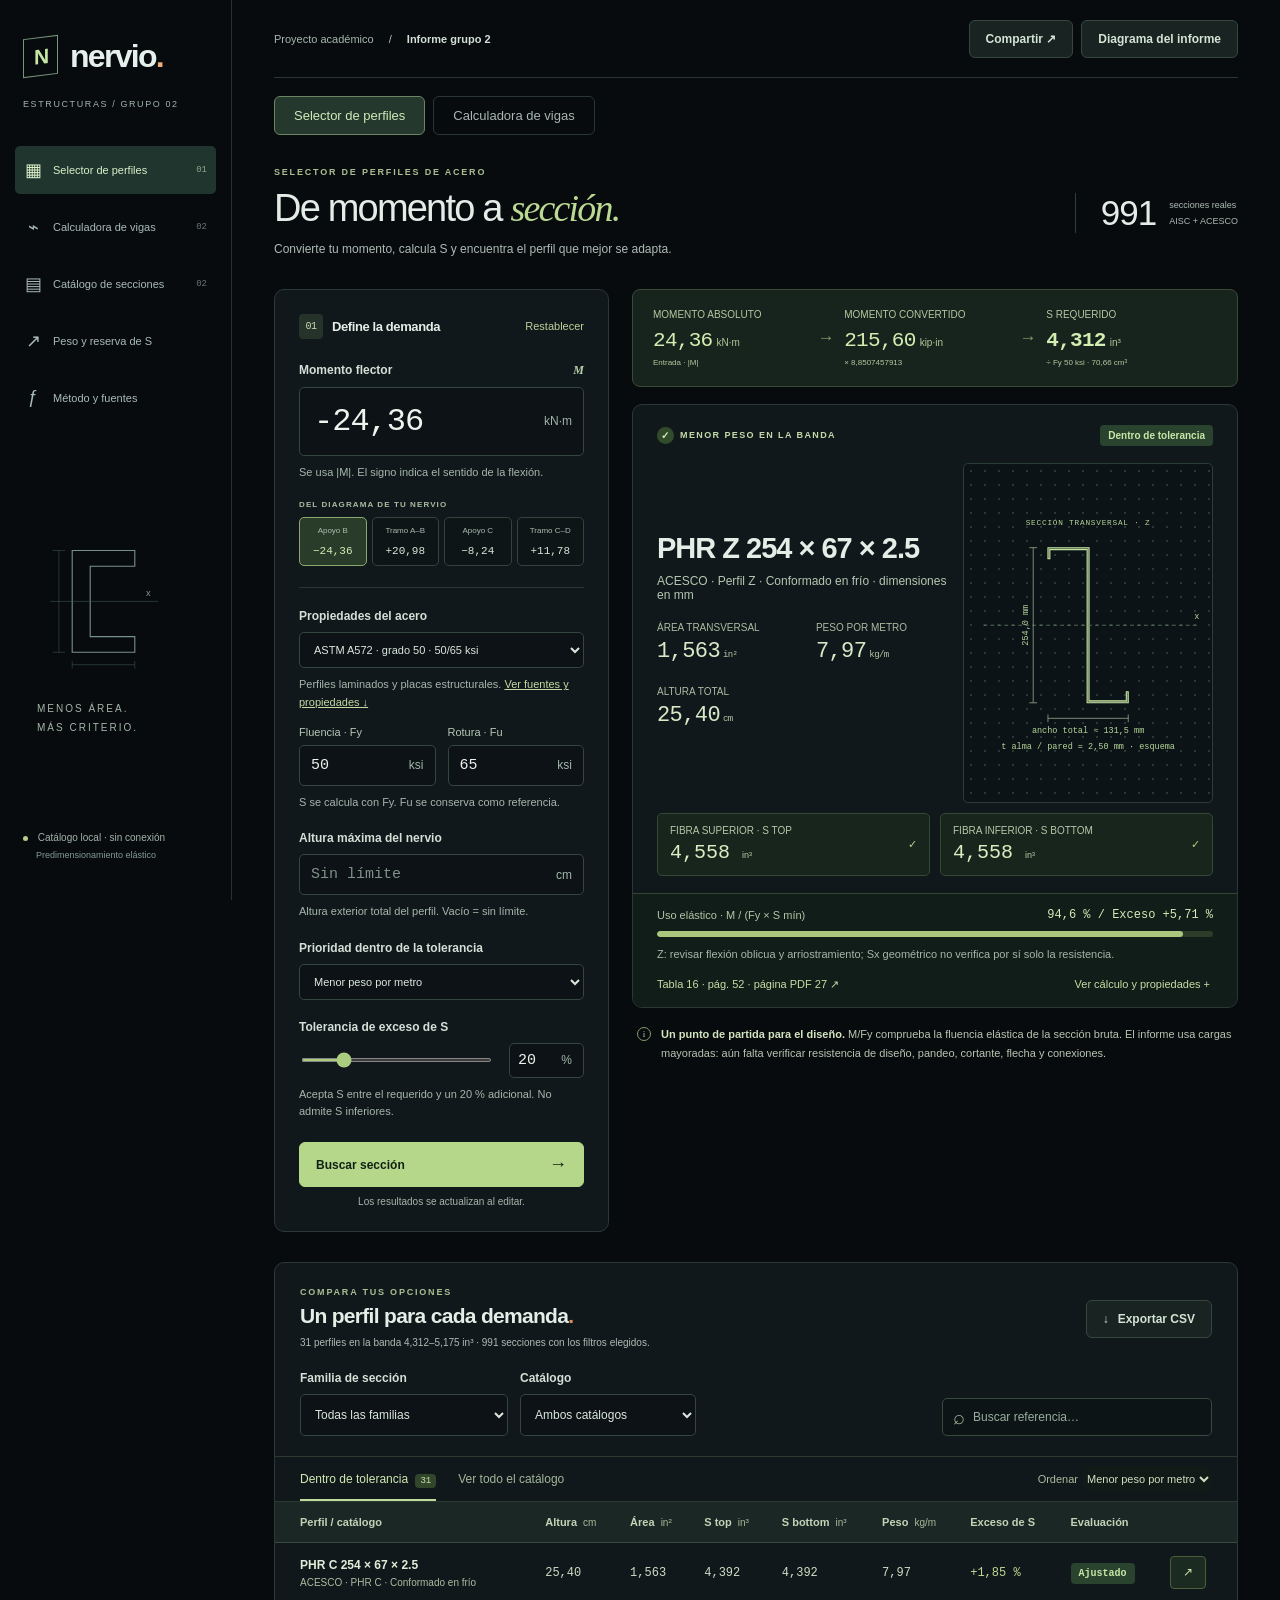
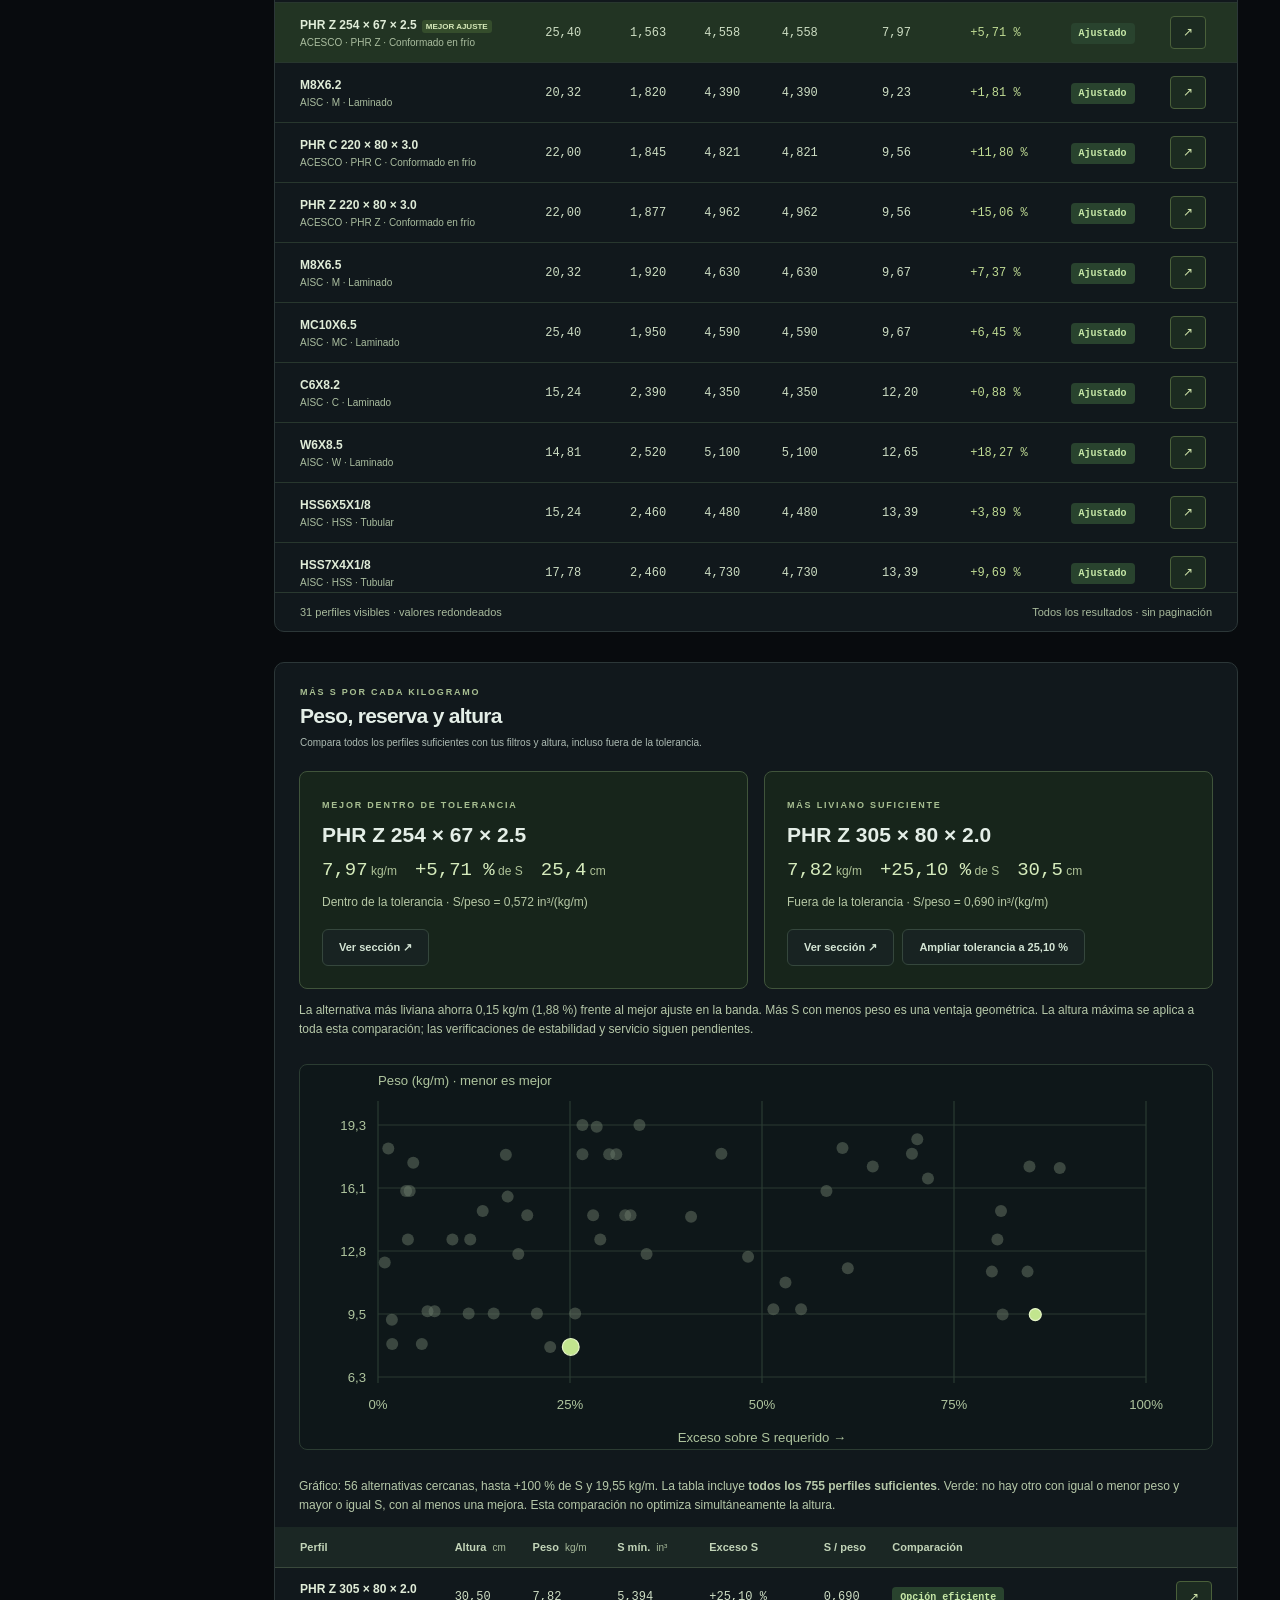
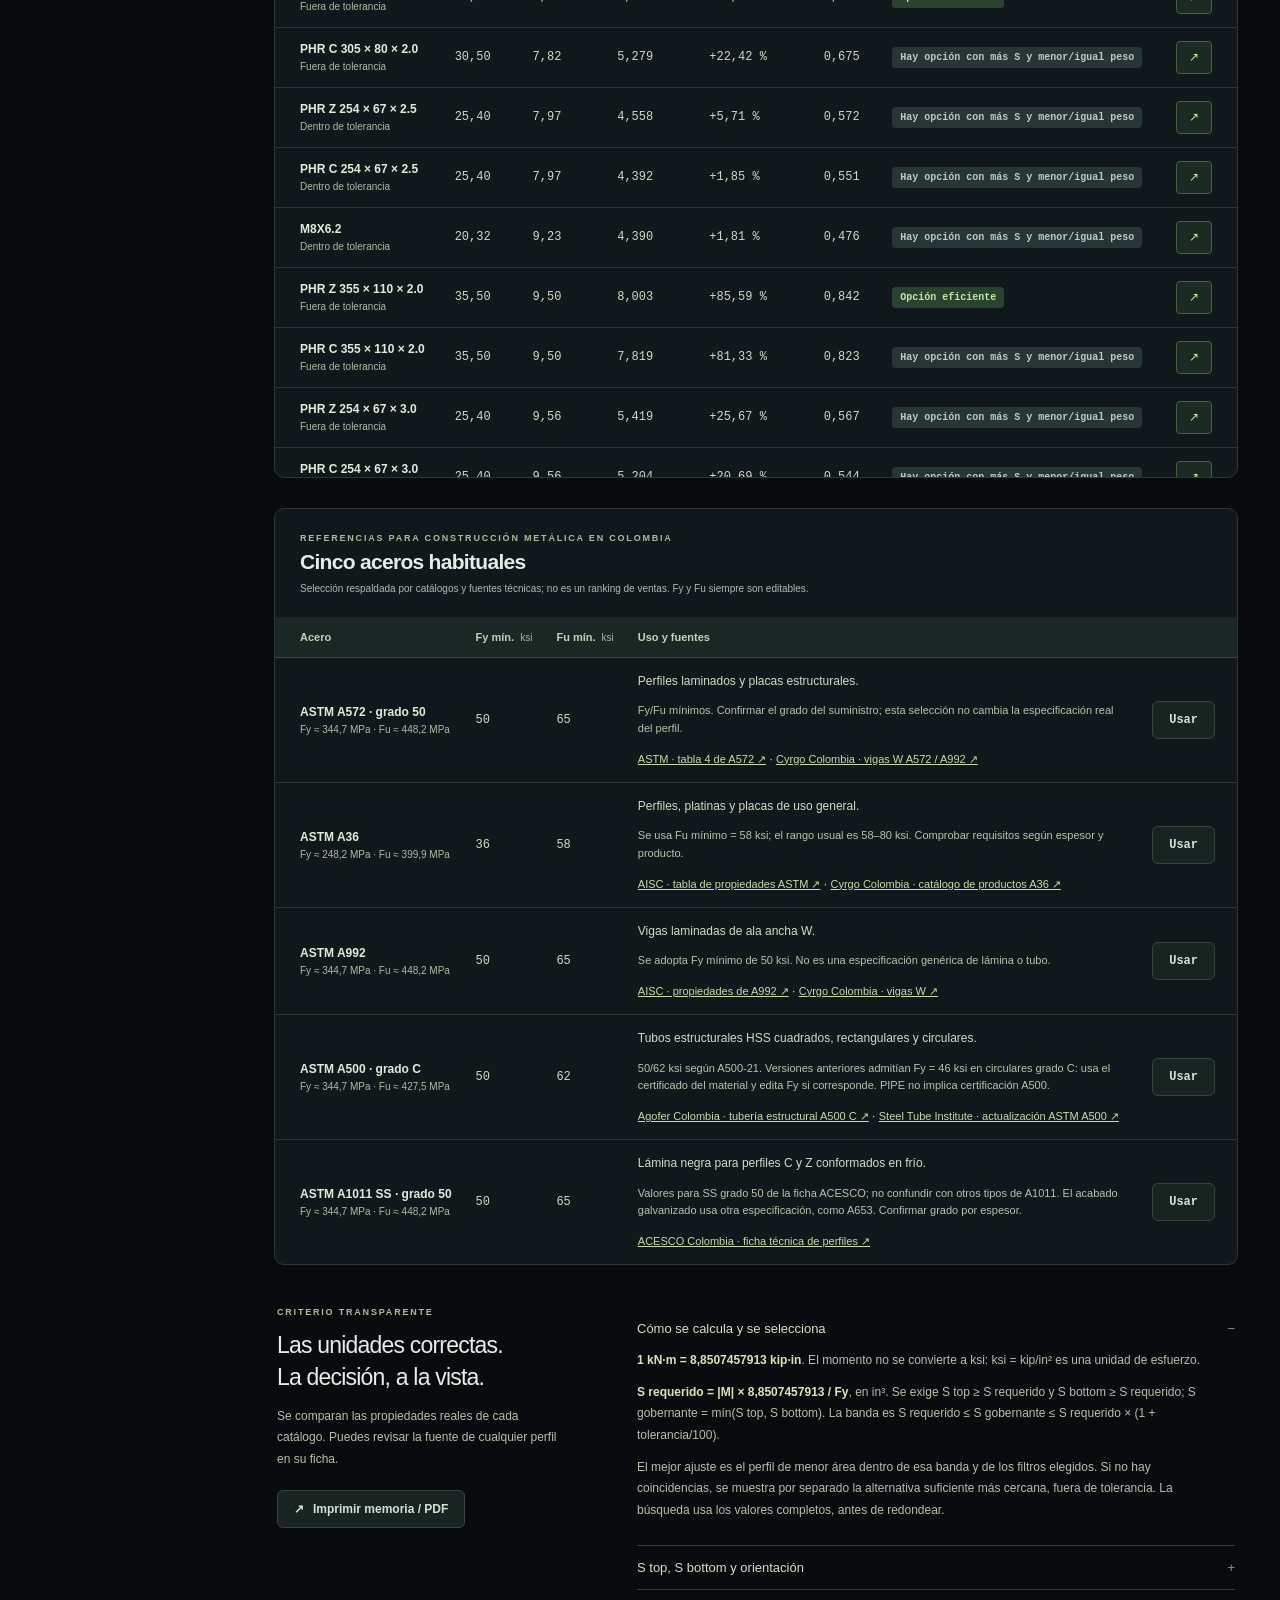
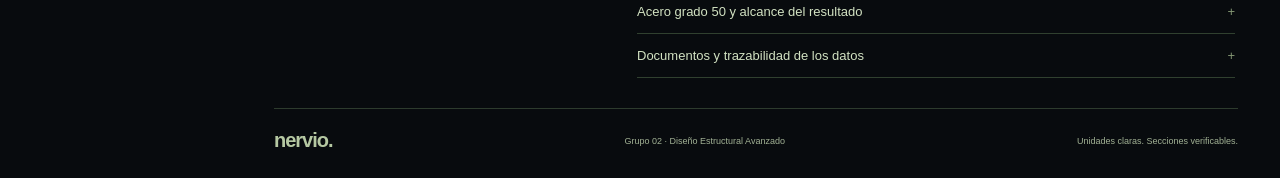
==== index.html @ 5afcd819 "cambios 1" ====
<!doctype html>
<html lang="es">
<head>
  <meta charset="utf-8">
  <meta name="viewport" content="width=device-width, initial-scale=1">
  <meta name="theme-color" content="#080b0e">
  <meta name="apple-mobile-web-app-capable" content="yes">
  <meta name="apple-mobile-web-app-status-bar-style" content="black-translucent">
  <title>Nervio — Selector de perfiles de acero</title>
  <link rel="icon" href="assets/favicon.svg" type="image/svg+xml">
  <link rel="stylesheet" href="styles.css">
  <link rel="stylesheet" href="dark.css">
  <script src="data/steels.js" defer></script>
  <script src="data/connection.js" defer></script>
  <script src="data/catalog.js" defer></script>
  <script src="calculator.js" defer></script>
  <script src="app.js" defer></script>
</head>
<body>
  <aside class="sidebar">
    <a class="brand" href="#inicio" aria-label="Nervio, inicio"><span class="brand-mark">N</span><span>nervio<span class="brand-dot">.</span></span></a>
    <div class="sidebar-caption">ESTRUCTURAS / GRUPO 02</div>
    <nav aria-label="Navegación principal">
      <a class="nav-item active" href="#inicio"><span aria-hidden="true">▦</span> Selector de perfiles <span class="nav-number">01</span></a>
      <a class="nav-item" href="vigas.html"><span aria-hidden="true">⌁</span> Calculadora de vigas <span class="nav-number">02</span></a>
      <a class="nav-item" href="#catalogo"><span aria-hidden="true">▤</span> Catálogo de secciones <span class="nav-number">02</span></a>
      <a class="nav-item" href="#comparacion"><span aria-hidden="true">↗</span> Peso y reserva de S</a>
      <a class="nav-item" href="#metodo"><span aria-hidden="true">ƒ</span> Método y fuentes</a>
    </nav>
    <div class="sidebar-drawing" aria-hidden="true"><svg viewBox="0 0 170 185"><path d="M45 28h80v20H68v90h57v20H45z"/><path class="dim" d="M28 28v130M20 28h16M20 158h16M45 174h80M45 169v10M125 169v10M17 93h138"/><text x="139" y="86">x</text></svg><span>MENOS ÁREA.<br>MÁS CRITERIO.</span></div>
    <div class="sidebar-bottom"><span class="status-dot"></span> Catálogo local · sin conexión<small>Predimensionamiento elástico</small></div>
  </aside>

  <main id="inicio">
    <header class="topbar"><div>Proyecto académico <span>/</span> <strong>Informe grupo 2</strong></div><div class="header-actions"><button class="button quiet" id="open-share">Compartir ↗</button><button class="button quiet" id="open-report">Diagrama del informe</button></div></header>
    <nav class="workspace-tabs" aria-label="Herramientas"><a class="active" href="index.html">Selector de perfiles</a><a href="vigas.html">Calculadora de vigas</a></nav>
    <div id="beam-import-note" class="scope-note" hidden></div>
    <section class="intro">
      <div><div class="eyebrow">SELECTOR DE PERFILES DE ACERO</div><h1>De momento a <em>sección.</em></h1><p>Convierte tu momento, calcula S y encuentra el perfil que mejor se adapta.</p></div>
      <div class="catalog-count"><strong id="total-profiles">991</strong><span>secciones reales<br>AISC + ACESCO</span></div>
    </section>

    <div class="workspace">
      <section class="panel input-panel" aria-labelledby="input-title">
        <div class="panel-heading"><h2 id="input-title"><span class="step">01</span> Define la demanda</h2><button type="button" class="text-button" id="reset">Restablecer</button></div>
        <form id="calculator" novalidate>
          <label class="field-label" for="moment">Momento flector <span>M</span></label>
          <div class="input-unit moment-input"><input id="moment" name="moment" type="text" inputmode="decimal" value="-24,36" autocomplete="off" aria-describedby="moment-help"><span>kN·m</span></div>
          <p class="help" id="moment-help">Se usa |M|. El signo indica el sentido de la flexión.</p>
          <div class="preset-label">DEL DIAGRAMA DE TU NERVIO</div>
          <div class="presets" aria-label="Momentos del informe">
            <button type="button" class="preset selected" data-moment="-24.36"><span>Apoyo B</span><strong>−24,36</strong></button>
            <button type="button" class="preset" data-moment="20.98"><span>Tramo A–B</span><strong>+20,98</strong></button>
            <button type="button" class="preset" data-moment="-8.24"><span>Apoyo C</span><strong>−8,24</strong></button>
            <button type="button" class="preset" data-moment="11.78"><span>Tramo C–D</span><strong>+11,78</strong></button>
          </div>
          <div class="field-divider"></div>
          <label class="field-label" for="steel">Propiedades del acero</label>
          <select id="steel"><option value="a572-50">ASTM A572 · grado 50</option><option value="custom">Valores personalizados</option></select>
          <p class="help" id="steel-help"></p>
          <div class="two-fields"><div><label for="fy">Fluencia · Fy</label><div class="input-unit"><input id="fy" type="text" inputmode="decimal" value="50"><span>ksi</span></div></div><div><label for="fu">Rotura · Fu</label><div class="input-unit"><input id="fu" type="text" inputmode="decimal" value="65"><span>ksi</span></div></div></div>
          <p class="help">S se calcula con Fy. Fu se conserva como referencia.</p>
          <label class="field-label tolerance-label" for="max-height">Altura máxima del nervio</label><div class="input-unit"><input id="max-height" type="text" inputmode="decimal" placeholder="Sin límite" aria-describedby="height-help"><span>cm</span></div><p class="help" id="height-help">Altura exterior total del perfil. Vacío = sin límite.</p>
          <label class="field-label tolerance-label" for="objective">Prioridad dentro de la tolerancia</label><select id="objective"><option value="mass">Menor peso por metro</option><option value="area">Menor área transversal</option></select>
          <label class="field-label tolerance-label" for="tolerance">Tolerancia de exceso de S</label>
          <div class="tolerance-control"><input id="tolerance-range" aria-label="Control de tolerancia" type="range" min="0" max="100" step="1" value="20"><div class="input-unit"><input id="tolerance" type="text" inputmode="decimal" value="20" aria-describedby="tolerance-help"><span>%</span></div></div>
          <p class="help" id="tolerance-help">Acepta S entre el requerido y un 20 % adicional.</p>
          <div id="input-error" class="error-message" role="alert" hidden></div>
          <button class="button primary calculate-button" type="submit">Buscar sección <span aria-hidden="true">→</span></button>
          <div class="auto-note">Los resultados se actualizan al editar.</div>
        </form>
      </section>

      <section class="results-column" aria-label="Resultado del predimensionamiento">
        <div class="conversion-bar" id="conversion" aria-live="polite"></div>
        <article class="recommendation" id="recommendation" aria-live="polite"></article>
        <div class="scope-note"><span class="note-icon">i</span><p><strong>Un punto de partida para el diseño.</strong> M/Fy comprueba la fluencia elástica de la sección bruta. El informe usa cargas mayoradas: aún falta verificar resistencia de diseño, pandeo, cortante, flecha y conexiones.</p></div>
      </section>
    </div>

    <section class="panel catalog-panel" id="catalogo" aria-labelledby="catalog-title">
      <div class="catalog-heading"><div><div class="eyebrow">COMPARA TUS OPCIONES</div><h2 id="catalog-title">Un perfil para cada demanda<span>.</span></h2><p id="catalog-summary">Ordenados por menor área.</p></div><button class="button secondary" id="export-csv"><span aria-hidden="true">↓</span> Exportar CSV</button></div>
      <div class="filters"><label class="select-filter"><span class="field-label">Familia de sección</span><select id="family-filter"><option value="all">Todas las familias</option><option value="C">C · canales C / MC / PHR</option><option value="I">I · vigas M / S</option><option value="H">H · ala ancha W / HP</option><option value="square">Tubos cuadrados</option><option value="rectangular">Tubos rectangulares</option><option value="circular">Tubos circulares HSS / PIPE</option><option value="Z">Z · conformados en frío</option></select></label><label class="select-filter"><span class="field-label">Catálogo</span><select id="catalog-filter"><option value="all">Ambos catálogos</option><option value="ACESCO">ACESCO · C / Z</option><option value="AISC">AISC · abiertos / tubos</option></select></label><label class="search-field"><span aria-hidden="true">⌕</span><span class="sr-only">Buscar referencia</span><input id="search" type="search" placeholder="Buscar referencia…"></label></div>
      <div class="table-toolbar"><div class="table-tabs" role="group" aria-label="Perfiles visibles"><button class="active" id="matches-tab" aria-pressed="true">Dentro de tolerancia <span id="match-count">0</span></button><button id="all-tab" aria-pressed="false">Ver todo el catálogo</button></div><label class="sort-label">Ordenar <select id="sort"><option value="area">Menor área</option><option value="surplus">Menor exceso de S</option><option value="mass">Menor peso por metro</option><option value="height">Menor altura</option></select></label></div>
      <div class="table-scroll"><table><thead><tr><th scope="col">Perfil / catálogo</th><th scope="col">Altura <small>cm</small></th><th scope="col">Área <small>in²</small></th><th scope="col">S top <small>in³</small></th><th scope="col">S bottom <small>in³</small></th><th scope="col">Peso <small>kg/m</small></th><th scope="col">Exceso de S</th><th scope="col">Evaluación</th><th scope="col"><span class="sr-only">Ver perfil</span></th></tr></thead><tbody id="profile-rows"></tbody></table></div>
      <div id="empty-results" class="empty-results" hidden></div>
      <div class="table-footer"><span id="pagination-info"></span><span>Todos los resultados · sin paginación</span></div>
    </section>

    <section class="panel efficiency-panel" id="comparacion" aria-labelledby="efficiency-title"><div class="catalog-heading"><div><div class="eyebrow">MÁS S POR CADA KILOGRAMO</div><h2 id="efficiency-title">Peso, reserva y altura</h2><p>Compara todos los perfiles suficientes con tus filtros y altura, incluso fuera de la tolerancia.</p></div></div><div id="efficiency-content"></div></section>

    <section class="panel steels-panel" id="aceros"><div class="catalog-heading"><div><div class="eyebrow">REFERENCIAS PARA CONSTRUCCIÓN METÁLICA EN COLOMBIA</div><h2>Cinco aceros habituales</h2><p>Selección respaldada por catálogos y fuentes técnicas; no es un ranking de ventas. Fy y Fu siempre son editables.</p></div></div><div class="table-scroll"><table><thead><tr><th>Acero</th><th>Fy mín. <small>ksi</small></th><th>Fu mín. <small>ksi</small></th><th>Uso y fuentes</th><th></th></tr></thead><tbody id="steel-rows"></tbody></table></div></section>

    <section class="method-section" id="metodo">
      <div class="method-intro"><div class="eyebrow">CRITERIO TRANSPARENTE</div><h2>Las unidades correctas.<br>La decisión, a la vista.</h2><p>Se comparan las propiedades reales de cada catálogo. Puedes revisar la fuente de cualquier perfil en su ficha.</p><button class="button secondary" id="print"><span aria-hidden="true">↗</span> Imprimir memoria / PDF</button></div>
      <div class="method-details">
        <details open><summary>Cómo se calcula y se selecciona</summary><div><p><strong>1 kN·m = 8,8507457913 kip·in</strong>. El momento no se convierte a ksi: ksi = kip/in² es una unidad de esfuerzo.</p><p><strong>S requerido = |M| × 8,8507457913 / Fy</strong>, en in³. Se exige S top ≥ S requerido y S bottom ≥ S requerido; S gobernante = mín(S top, S bottom). La banda es S requerido ≤ S gobernante ≤ S requerido × (1 + tolerancia/100).</p><p>El mejor ajuste es el perfil de menor área dentro de esa banda y de los filtros elegidos. Si no hay coincidencias, se muestra por separado la alternativa suficiente más cercana, fuera de tolerancia. La búsqueda usa los valores completos, antes de redondear.</p></div></details>
        <details><summary>S top, S bottom y orientación</summary><div><p>Se supone el alma vertical y flexión alrededor del eje fuerte x–x. Los perfiles C, MC, W, M, S, HP y los C de alas iguales de ACESCO son simétricos arriba y abajo: <strong>S top = S bottom = Sx = Ix/(d/2)</strong>. S top y S bottom no son Sx y Sy. Se incluyen tubos cuadrados, rectangulares y circulares. Las Z tienen simetr?a central, pero sus ejes principales est?n inclinados: se usa Sx geom?trico y se requiere analizar la flexi?n oblicua y el arriostramiento.</p><p>Los valores son geométricos de la sección bruta. En perfiles C conformados en frío, la sección efectiva y los pandeos local, distorsional y lateral pueden reducir la resistencia. Este selector no los calcula, ni considera acción compuesta con la losa.</p></div></details>
        <details><summary>Acero grado 50 y alcance del resultado</summary><div><p>Se adoptan Fy = 50 ksi y Fu = 65 ksi, según lo solicitado. “A972” no identifica este acero estructural: ASTM A972 trata de pilotes tubulares recubiertos con epoxi. <a href="https://store.astm.org/a0572_a0572m-12.html" target="_blank" rel="noopener">ASTM A572 grado 50</a> tiene los valores indicados; A992 también tiene mínimos de 50/65 ksi.</p><p>Los C de ACESCO se fabrican con acero de lámina, y no se identifican automáticamente como A572. Verifica la especificación y el grado del producto suministrado. La <a href="https://www.acesco.com.co/descargas/fichastecnicas/ficha-tecnica-perfiles.pdf" target="_blank" rel="noopener">ficha de ACESCO</a> distingue productos y grados.</p><p>El diagrama del informe procede de 1,2D + 1,6L. Cumplir S ≥ M/Fy es una preselección, no una verificación LRFD ni ASD. Para el diseño final se necesitan, entre otros, longitud sin arriostrar, apoyos, cortantes y cargas de servicio.</p></div></details>
        <details><summary>Documentos y trazabilidad de los datos</summary><div><ul><li><a href="informe_grupo2.pdf#page=12" target="_blank" rel="noopener">Informe grupo 2, figura 7, página PDF 12</a>. Momentos introducidos tal como están rotulados; no se recalcula el análisis del informe.</li><li><a href="data/AISC%20Shapes%20Database%20v13.2.xlsx">AISC Shapes Database v13.2</a>: 933 secciones C, MC, W, M, S, HP, HSS y PIPE del archivo local. Se utiliza el bloque imperial, columnas A, Sx e Ix.</li><li><a href="data/ACESCO%20-%20Perfiles%20C%20y%20Z%20grado%2050.pdf#page=25" target="_blank" rel="noopener">ACESCO, tabla 14, páginas impresas 48–49</a>: 35 perfiles C sencillos PHR y 23 Z de la tabla 16 (p?gina PDF 27). <a href="https://acesco.com.ec/wp-content/uploads/2019/01/perfiles-c-y-z-grado-50-manual-tecnico.pdf" target="_blank" rel="noopener">Manual de origen</a>. S en mm³ se divide por 25,4³; área en mm², por 25,4². Son tablas históricas, no un inventario de disponibilidad.</li><li>El archivo local “ACESCO - Manual Técnico.pdf” corresponde a Metaldeck grado 40 y no se utiliza como catálogo de perfiles C/I.</li></ul><p>Se conservan las áreas y los pesos tal como se publican; pueden diferir de una conversión ideal por densidad. Los radios y pandeos no se deducen de estos datos.</p></div></details>
      </div>
    </section>
    <footer class="footer"><span class="footer-brand">nervio.</span><span>Grupo 02 · Diseño Estructural Avanzado</span><span>Unidades claras. Secciones verificables.</span></footer>
    <noscript>Activa JavaScript para calcular y consultar el catálogo. La página funciona sin conexión.</noscript>
  </main>

  <dialog id="report-dialog" aria-labelledby="report-title"><div class="dialog-heading"><div><div class="eyebrow">INFORME GRUPO 02 · FIGURA 7</div><h2 id="report-title">Momentos en un nervio</h2></div><button class="close-button" id="close-report" aria-label="Cerrar diagrama">×</button></div><p>Tres tramos continuos: A–B = 8 m, B–C = 3 m y C–D = 5 m.</p><div id="report-chart"></div><p class="help">Curva reconstruida con las cargas y los momentos de apoyo redondeados del informe. Selecciona una etiqueta para usar su momento.</p><div class="report-extrema"><span>Máximo positivo <strong>+20,98 kN·m</strong></span><span>Gobierna por valor absoluto <strong>−24,36 kN·m</strong></span></div><div class="dialog-footer"><a href="informe_grupo2.pdf#page=12" target="_blank" rel="noopener" class="button secondary">Abrir PDF original ↗</a><button class="button primary" id="use-governing">Usar momento gobernante →</button></div></dialog>
  <dialog id="share-dialog" aria-labelledby="share-title"><div class="dialog-heading"><div><div class="eyebrow">CELULAR · IPAD · OTRO COMPUTADOR</div><h2 id="share-title">Lleva el cálculo contigo.</h2></div><button class="close-button" id="close-share" aria-label="Cerrar compartir">×</button></div><p>Abre esta dirección en Safari o Chrome desde un dispositivo conectado al mismo router que este computador.</p><div id="share-status" class="share-status"></div><div id="share-links" class="share-links"></div><ol class="share-steps"><li>Mantén este computador encendido y el servidor activo.</li><li>Conecta el celular o iPad a la misma red Wi‑Fi. El computador puede estar conectado por cable al mismo router.</li><li>Abre el enlace. En Safari puedes usar Compartir → Añadir a pantalla de inicio.</li></ol><p class="help">Para volver a iniciar el servicio, usa el acceso directo COMPARTIR EN WIFI de la carpeta del proyecto. Una red de invitados puede impedir la conexión entre dispositivos. Este enlace funciona dentro de tu red, no desde datos móviles ni fuera de casa.</p><div class="dialog-footer"><button id="copy-share" class="button primary">Copiar enlace con este cálculo</button><button id="native-share" class="button secondary" hidden>Compartir desde el dispositivo</button></div><p class="help" id="share-copy-result" role="status"></p></dialog>
  <div id="toast" class="toast" role="status" hidden></div>
</body>
</html>
---- styles.css ----
@charset "UTF-8";
:root{--ink:#203c3b;--nav:#152e32;--muted:#76817f;--line:#e3e7df;--paper:#f7f8f3;--white:#fff;--green:#365e48;--lime:#dfedb8;--accent:#ef925e;--mono:Consolas,"Courier New",monospace}
*{box-sizing:border-box}html{scroll-behavior:smooth;scroll-padding-top:25px}body{margin:0;font-family:"Segoe UI",Arial,sans-serif;color:var(--ink);background:var(--paper);font-size:14px;-webkit-font-smoothing:antialiased}button,input,select{font:inherit}button,a,input,select,summary{-webkit-tap-highlight-color:transparent}button{cursor:pointer}button:disabled{cursor:default;opacity:.4}a{color:inherit}button{transition:background .15s,border-color .15s,transform .15s}a:focus-visible,button:focus-visible,input:focus-visible,select:focus-visible,summary:focus-visible{outline:3px solid #b4ca7b;outline-offset:3px}button:hover:not(:disabled){filter:brightness(.97)}[hidden]{display:none!important}.sidebar{position:fixed;inset:0 auto 0 0;width:232px;background:var(--nav);color:#d2dfd9;padding:37px 23px;display:flex;flex-direction:column;z-index:10}.brand{text-decoration:none;display:flex;align-items:center;gap:12px;font-size:32px;font-weight:650;letter-spacing:-1.7px;color:#f6f9f3}.brand-mark{font-size:21px;letter-spacing:-2px;color:var(--lime);border:1px solid #77957a;width:35px;height:39px;display:grid;place-items:center;transform:skewY(-7deg)}.brand-dot{color:var(--accent)}.sidebar-caption{font-size:9px;letter-spacing:1.6px;margin:23px 0 37px;color:#99aca7}.sidebar nav{display:grid;gap:9px}.nav-item{text-decoration:none;display:flex;align-items:center;gap:11px;font-size:11px;padding:13px 9px;margin:0 -8px;color:#adbfba;border-radius:5px}.nav-item>span:first-child{font-size:18px;width:18px;text-align:center;font-weight:400}.nav-item.active{background:#2c4445;color:#eff5e3}.nav-number{margin-left:auto;font:9px var(--mono);opacity:.6}.sidebar-drawing{margin:auto 0;max-height:270px;padding:34px 14px 24px}.sidebar-drawing svg{width:133px;height:154px}.sidebar-drawing path{fill:none;stroke:#748d81;stroke-width:1.4}.sidebar-drawing .dim{stroke:#496963;stroke-width:.7}.sidebar-drawing text{fill:#8a9f93;font:11px var(--mono)}.sidebar-drawing>span{display:block;color:#8ca39b;font-size:10px;letter-spacing:2px;line-height:1.9;margin-top:18px}.sidebar-bottom{font-size:10px;color:#b8c7be;line-height:1.8}.sidebar-bottom small{display:block;font-size:9px;color:#809b92;margin-left:13px}.status-dot{display:inline-block;width:5px;height:5px;border-radius:50%;background:#b8cc8a;margin-right:7px;vertical-align:middle}main{margin-left:232px;padding:0 42px;max-width:1740px}.topbar{display:flex;justify-content:space-between;align-items:center;min-height:78px;border-bottom:1px solid var(--line);font-size:11px;color:#7c8982;gap:10px}.topbar div span{margin:0 12px;color:#b6bfb7}.topbar strong{font-weight:550;color:#4f655d}.button{border-radius:6px;padding:11px 16px;border:1px solid transparent;display:inline-flex;justify-content:center;align-items:center;gap:9px;text-decoration:none;font-size:11px;font-weight:600;white-space:nowrap}.quiet{background:transparent;border-color:#dbe1d7;color:var(--ink);padding:9px 12px}.quiet span{font-size:16px}.secondary{background:#fff;border-color:#dce2d7;color:var(--ink)}.primary{background:var(--ink);color:#f4f9e7;border:1px solid var(--ink)}.intro{padding:32px 0 30px;display:flex;align-items:center;justify-content:space-between;gap:25px}.eyebrow{font-size:9px;font-weight:650;letter-spacing:1.8px;color:#7e8c6c}h1{font-size:38px;font-weight:500;letter-spacing:-1.8px;margin:10px 0 9px;line-height:1.15}h1 em{font-family:Georgia,serif;font-weight:400;font-style:italic;color:#688354}p{line-height:1.6}.intro p{font-size:12px;color:#7a847c;margin:0}.catalog-count{display:flex;gap:13px;align-items:center;border-left:1px solid #dce3d6;padding-left:25px}.catalog-count strong{font-size:35px;letter-spacing:-1px;font-weight:400}.catalog-count span{font-size:9px;line-height:1.8;color:#86917d}.workspace{display:grid;grid-template-columns:323px minmax(0,1fr);gap:23px;align-items:start}.panel{background:var(--white);border:1px solid var(--line);border-radius:10px}.input-panel{padding:23px}.panel-heading{display:flex;align-items:center;justify-content:space-between;margin-bottom:24px;gap:8px}h2{font-size:16px;margin:0;font-weight:600;letter-spacing:-.4px}.panel-heading h2{font-size:13px;display:flex;gap:9px;align-items:center}.step{display:inline-grid;place-items:center;border-radius:4px;background:#f0f3e9;color:#7c8d67;width:24px;height:25px;font:10px var(--mono)}.text-button{border:0;background:none;color:#899780;font-size:9px;padding:4px 0}.field-label{display:flex;justify-content:space-between;font-size:11px;font-weight:600;margin:0 0 9px}.field-label>span{font-family:Georgia,serif;color:#a0ac97;font-style:italic}.input-unit{display:flex;align-items:center;border:1px solid #dce2d6;border-radius:5px;background:#fff;min-width:0;overflow:hidden}.input-unit:focus-within{border-color:#829c67;box-shadow:0 0 0 2px #e6ecd9}.input-unit input{width:100%;min-width:0;border:0;background:transparent;outline:0;padding:11px;color:var(--ink);font-family:var(--mono);font-size:13px}.input-unit input:focus-visible{outline:none}.input-unit>span{font-size:10px;color:#8b9684;padding:0 11px 0 5px;white-space:nowrap}.moment-input{background:#f9faf6}.moment-input input{font-size:28px;padding:15px 14px;font-weight:500;letter-spacing:-1px}.moment-input>span{font-size:12px}.help{font-size:10px;line-height:1.6;color:#85907d;margin:8px 0 0}.preset-label{font-size:8px;font-weight:650;letter-spacing:1.1px;color:#9aa390;margin:19px 0 8px}.presets{display:grid;grid-template-columns:repeat(4,1fr);gap:5px}.preset{background:#fff;border:1px solid #e5e8df;border-radius:5px;color:#778575;padding:8px 1px;text-align:center}.preset span{display:block;font-size:8px;margin-bottom:5px;white-space:nowrap}.preset strong{font:11px var(--mono);color:#4c6155}.preset.selected{border-color:#b6c994;background:#f1f5e7}.preset.selected strong{color:#3f6336}.field-divider{height:1px;background:#edf0e8;margin:21px 0}select{border:1px solid #dce2d6;border-radius:5px;background:#fff;color:#4d6154;padding:10px 24px 10px 10px;max-width:100%;font-size:11px}#steel{width:100%}.two-fields{display:grid;grid-template-columns:1fr 1fr;gap:12px;margin-top:14px}.two-fields label{display:block;font-size:10px;color:#809078;margin-bottom:7px}.tolerance-label{margin-top:20px}.tolerance-control{display:flex;gap:15px;align-items:center}.tolerance-control input[type=range]{width:100%;accent-color:#718e4a;height:4px;cursor:pointer}.tolerance-control .input-unit{width:75px;flex-shrink:0}.tolerance-control .input-unit input{padding:8px}.calculate-button{width:100%;margin-top:21px;justify-content:space-between;padding:13px 15px}.calculate-button span{font-size:18px;font-weight:400}.auto-note{text-align:center;font-size:9px;color:#98a18d;margin-top:9px}.error-message{font-size:11px;padding:11px;background:#fff1ec;color:#9c4534;border-radius:4px;margin-top:10px}.results-column{display:grid;gap:17px}.conversion-bar{display:grid;grid-template-columns:1fr 26px 1.07fr 26px 1.1fr;align-items:center;border:1px solid var(--line);background:#eff2e8;border-radius:8px;padding:19px 20px;gap:5px}.metric-label{font-size:9px;color:#819172;margin-bottom:9px;white-space:nowrap}.metric-value{font:21px var(--mono);color:#3e5842;letter-spacing:-.7px;white-space:nowrap}.metric-value small{font:10px "Segoe UI",sans-serif;color:#7f8f71;letter-spacing:0;margin-left:4px}.metric-sub{font-size:8px;color:#8c987d;margin-top:6px}.metric-arrow{color:#a0af8f;font-size:17px;text-align:center}.conversion-bar .required .metric-value{color:#2b4c2d;font-weight:600}.recommendation{border:1px solid #dce4d1;border-radius:10px;background:#fff;overflow:hidden;min-height:371px}.recommendation-head{padding:20px 24px 0;display:flex;align-items:center;justify-content:space-between;gap:7px}.recommendation-label{font-size:9px;font-weight:650;letter-spacing:1.4px;display:flex;align-items:center;gap:6px;color:#698158}.recommendation-label .check-circle{display:inline-grid;place-items:center;width:17px;height:17px;border-radius:50%;background:#e5efd2;font-size:10px}.badge{font-size:8px;font-weight:650;padding:5px 8px;border-radius:4px;white-space:nowrap;background:#f3f5ee;color:#7d8b6f}.badge.good{background:#eaf1dc;color:#63813e}.badge.warning{background:#fff0d9;color:#9a7334}.badge.bad{background:#faeae5;color:#a05a44}.recommendation-main{display:grid;grid-template-columns:minmax(0,1fr) 158px;gap:5px;padding:17px 24px 10px;align-items:center}.profile-title{font-size:27px;font-weight:550;letter-spacing:-1px;margin:0 0 7px;line-height:1.25}.profile-subtitle{font-size:10px;color:#8a9681;margin-bottom:20px}.section-properties{display:flex;gap:24px}.section-properties dt{font-size:9px;color:#8c9785;margin-bottom:6px}.section-properties dd{margin:0;font:19px var(--mono);color:#445b40;letter-spacing:-.6px}.section-properties dd small{font-size:9px;color:#849276;margin-left:3px}.profile-drawing{display:block;width:100%;height:178px;background:radial-gradient(#d5ddcc .65px,transparent .65px);background-size:10px 10px;border-radius:5px}.profile-drawing .shape{fill:#d8e4bf;stroke:#829867;stroke-width:1.2}.profile-drawing .dimension{fill:none;stroke:#a2b492;stroke-width:.8}.profile-drawing .axis{stroke:#a0b292;stroke-width:.65;stroke-dasharray:4 3}.profile-drawing text{fill:#7b8e6b;font:8px var(--mono)}.section-checks{display:grid;grid-template-columns:1fr 1fr;gap:10px;padding:0 24px 17px}.section-check{background:#f7f9f2;border:1px solid #e8eddd;border-radius:5px;padding:11px 12px;display:flex;justify-content:space-between;align-items:center;gap:8px}.section-check span{display:block;font-size:9px;color:#859278}.section-check strong{font:15px var(--mono);display:block;margin-top:5px;color:#435e3b}.section-check strong small{font:9px "Segoe UI",sans-serif;color:#8a977e}.section-check b{font-size:11px;color:#91aa69;font-weight:500}.recommendation-foot{padding:14px 24px;border-top:1px solid #e6ebdd;background:#fafbf7}.utilization-label{display:flex;align-items:center;justify-content:space-between;font-size:9px;color:#7e8f70}.utilization-label strong{font:10px var(--mono);color:#4a6940}.utilization-track{height:4px;background:#e4eada;border-radius:4px;margin:9px 0;overflow:hidden}.utilization-fill{height:100%;background:#90a766;border-radius:4px}.result-caption{font-size:9px;color:#87967a;line-height:1.6;margin:0}.result-actions{display:flex;align-items:center;justify-content:space-between;margin-top:12px;gap:10px}.result-actions a,.result-actions button{font-size:9px;color:#5f7b4b;text-decoration:none}.result-actions button{border:0;background:transparent;padding:3px}.profile-details{padding:14px 24px;background:#fcfdf9;border-top:1px solid var(--line);font-size:10px;line-height:1.7;color:#74846a}.profile-details dl{display:grid;grid-template-columns:1fr 1fr;gap:7px;margin:0}.profile-details dt,.profile-details dd{margin:0}.profile-details dd{font-family:var(--mono);color:#45603c}.profile-details p{margin:10px 0 0}.scope-note{display:flex;align-items:flex-start;gap:10px;padding:0 5px}.note-icon{border:1px solid #a4b19a;border-radius:50%;width:14px;height:14px;flex-shrink:0;display:grid;place-items:center;font:9px Georgia,serif;color:#819170;margin-top:2px}.scope-note p{font-size:10px;color:#89957e;margin:0;line-height:1.7}.scope-note strong{font-weight:600;color:#6a7c5d}.no-recommendation{padding:50px 27px;text-align:center}.no-recommendation .empty-symbol{font-size:32px;color:#a3b291;margin-bottom:15px}.no-recommendation h3{font-size:19px;font-weight:500}.no-recommendation p{font-size:12px;color:#809174}.warning-copy{font-size:10px;line-height:1.5;padding:10px 24px;background:#fff8e9;color:#967336}.catalog-panel{margin-top:30px;scroll-margin-top:22px;overflow:hidden}.catalog-heading{padding:24px 25px 20px;display:flex;align-items:center;justify-content:space-between;gap:12px}.catalog-heading h2{font-size:21px;letter-spacing:-.7px;margin:7px 0}.catalog-heading h2>span{color:#db8f55}.catalog-heading p{font-size:10px;color:#8b9780;margin:0}.filters{display:flex;gap:12px;align-items:center;padding:0 25px 20px;flex-wrap:wrap}.segment{border:1px solid #e1e6d9;border-radius:5px;padding:3px;display:flex;gap:2px}.segment button{border:0;border-radius:3px;background:transparent;padding:8px 12px;color:#7e8c71;font-size:10px;white-space:nowrap}.segment button.active{background:#eaf0df;color:#496235;font-weight:600}.select-filter select{font-size:10px;padding:11px 23px 11px 10px}.search-field{display:flex;border:1px solid #e0e6d8;border-radius:5px;align-items:center;gap:8px;padding:0 10px;margin-left:auto;max-width:230px;flex:1;min-width:150px}.search-field>span{font-size:20px;color:#98a48b}.search-field input{border:0;background:transparent;outline:none;width:100%;padding:11px 0;font-size:10px;color:#567044}.search-field:focus-within{border-color:#92a774}.search-field input::placeholder{color:#9aa68e}.table-toolbar{border-top:1px solid #edf0e7;border-bottom:1px solid #edf0e7;padding:0 25px;display:flex;justify-content:space-between;align-items:center;gap:15px}.table-tabs{display:flex;gap:22px}.table-tabs button{padding:15px 0 13px;border:0;border-bottom:2px solid transparent;background:none;color:#9aa58f;font-size:10px;white-space:nowrap}.table-tabs button.active{color:#47623b;border-bottom-color:#80985d}.table-tabs span{background:#eaf0df;border-radius:4px;padding:2px 5px;margin-left:4px;font:9px var(--mono)}.sort-label{display:flex;align-items:center;gap:5px;font-size:9px;color:#96a18a}.sort-label select{font-size:9px;border:0;padding:6px 0;background:none;color:#6d805d}.table-scroll{overflow-x:auto}table{border-collapse:collapse;width:100%;text-align:left;white-space:nowrap}thead{background:#fafbf7}th{font-size:9px;font-weight:550;color:#7b8b6d;padding:14px 12px;border-bottom:1px solid #edf0e7}th small{display:inline-block;font-size:8px;color:#a1ac97;font-weight:400;margin-left:3px}th:first-child,td:first-child{padding-left:25px}th:last-child,td:last-child{padding-right:22px}td{padding:13px 12px;border-bottom:1px solid #edf0e7;font:11px var(--mono);color:#607453}tr:last-child td{border-bottom:0}tr.selected{background:#f2f6e9}tr:hover{background:#f8faf3}.profile-cell{font-family:"Segoe UI",sans-serif}.profile-cell strong{font-size:11px;font-weight:600;color:#3a5734}.profile-cell small{display:block;font-size:8px;color:#9aa58c;margin-top:5px}.profile-cell .mini-tag{font-size:7px;background:#e1ebcd;border-radius:3px;padding:2px 4px;margin-left:5px;color:#6e8650;font-weight:600}.surplus-positive{color:#6d8751}.surplus-negative{color:#a37358}.row-button{background:none;border:1px solid #dce4d0;border-radius:4px;color:#768d5c;padding:4px 7px}.table-footer{display:flex;justify-content:space-between;align-items:center;padding:13px 25px;border-top:1px solid #e9eee0;font-size:9px;color:#929f82;gap:10px}.table-footer>div{display:flex;align-items:center;gap:13px}.page-button{background:#fff;border:1px solid #e1e7d7;color:#809468;border-radius:4px;padding:4px 8px}.empty-results{text-align:center;padding:30px;color:#7c8e6c;font-size:12px}.empty-results p{margin:0 0 12px}.method-section{display:grid;grid-template-columns:310px 1fr;gap:50px;padding:42px 3px 30px}.method-intro h2{font-size:23px;font-weight:450;letter-spacing:-.8px;line-height:1.4;margin:12px 0}.method-intro p{font-size:11px;line-height:1.8;color:#829177;max-width:285px;margin:0 0 20px}.method-details details{border-bottom:1px solid #e1e7d8}.method-details summary{cursor:pointer;padding:14px 21px 14px 0;list-style:none;position:relative;font-size:11px;color:#637850}.method-details summary::-webkit-details-marker{display:none}.method-details summary:after{content:'+';position:absolute;right:0;color:#859874}.method-details details[open] summary:after{content:'−'}.method-details details>div{font-size:10px;color:#80916f;padding:0 15px 14px 0;line-height:1.8}.method-details p{margin:0 0 10px;line-height:1.8}.method-details strong{font-weight:550;color:#5f794a}.method-details ul{padding-left:17px;margin:0}.method-details li{margin:0 0 9px}.method-details a{text-decoration-color:#b2c498;text-underline-offset:3px}.footer{border-top:1px solid #dee6d4;padding:20px 0 26px;display:flex;justify-content:space-between;align-items:center;font-size:9px;color:#98a28c;gap:15px}.footer-brand{font-size:20px;font-weight:600;letter-spacing:-1px;color:#7c9170}dialog{border:1px solid #d4ddc8;border-radius:12px;padding:30px;max-width:760px;width:calc(100% - 30px);color:var(--ink);max-height:90vh;overflow:auto;box-shadow:0 25px 100px #142d3233}dialog::backdrop{background:#152e3280;backdrop-filter:blur(3px)}.dialog-heading{display:flex;justify-content:space-between;align-items:center;gap:15px}.dialog-heading h2{margin-top:8px;font-size:25px;font-weight:500}.close-button{border:1px solid #dfe5d7;background:#f8faf3;border-radius:5px;color:#738568;font-size:23px;line-height:1;width:32px;height:32px}dialog>p{font-size:11px;color:#839376}.diagram{width:100%;height:auto;margin-top:8px}.diagram .grid{stroke:#e6ecdd;stroke-width:1}.diagram text{fill:#7f9171;font:10px "Segoe UI",sans-serif}.diagram .moment-line{fill:none;stroke:#708e4e;stroke-width:2.3}.diagram .moment-area{fill:#e6eddb}.diagram .axis{stroke:#a9b995;stroke-dasharray:4 3}.diagram .point{fill:#fff;stroke:#839f5e;stroke-width:2}.diagram .diagram-preset{cursor:pointer}.diagram .diagram-preset text{font:11px var(--mono);fill:#4e6c37;font-weight:600}.report-extrema{display:flex;gap:30px;margin-top:20px;padding:15px;background:#f2f6e9;border-radius:6px}.report-extrema span{font-size:10px;color:#839471;display:block}.report-extrema strong{display:block;margin-top:6px;font:15px var(--mono);color:#536f3d}.dialog-footer{display:flex;justify-content:space-between;gap:15px;margin-top:25px}.toast{position:fixed;bottom:24px;left:50%;transform:translateX(-50%);background:var(--ink);color:#eef4e4;box-shadow:0 5px 20px #203c3b26;font-size:12px;padding:13px 22px;border-radius:7px;z-index:50}.sr-only{position:absolute;width:1px;height:1px;padding:0;margin:-1px;overflow:hidden;clip:rect(0,0,0,0);white-space:nowrap;border:0}
.table-scroll{position:relative}
@media(min-width:1550px){main{padding:0 60px}.workspace{grid-template-columns:350px 1fr}.recommendation-main{grid-template-columns:minmax(0,1fr) 210px}.profile-drawing{height:190px}.conversion-bar{padding:23px 25px}.profile-title{font-size:32px}.recommendation{min-height:389px}.metric-value{font-size:25px}}
@media(max-width:1220px){.sidebar{width:200px;padding-left:19px;padding-right:19px}.sidebar-caption{font-size:8px;letter-spacing:1.2px}.nav-item{font-size:10px;gap:7px}.nav-number{display:none}main{margin-left:200px;padding:0 27px}.workspace{grid-template-columns:295px minmax(0,1fr);gap:17px}.input-panel{padding:19px}.profile-title{font-size:23px}.recommendation-main{grid-template-columns:1fr 120px;padding:17px 19px 10px}.recommendation-head{padding:18px 19px 0}.section-properties{gap:19px}.section-checks{padding-left:19px;padding-right:19px}.conversion-bar{padding:18px 13px;grid-template-columns:1fr 15px 1fr 15px 1fr;gap:4px}.metric-value{font-size:18px}.metric-value small{font-size:8px;margin-left:2px}.metric-label{font-size:8px}.metric-sub{font-size:7px}.recommendation-label{font-size:8px;letter-spacing:1px}.recommendation-foot{padding:14px 19px}.method-section{grid-template-columns:270px 1fr;gap:30px}.table-tabs{gap:15px}.catalog-count{padding-left:15px}.intro h1{font-size:34px}}
@media(max-width:1000px){.sidebar{width:76px;padding:27px 15px;align-items:center}.brand>span:last-child,.sidebar-caption,.nav-item,.sidebar-drawing,.sidebar-bottom{display:none}.sidebar nav{margin-top:50px}.nav-item{font-size:0;display:block;width:43px;padding:12px;text-align:center;margin-bottom:8px}.nav-item>span:first-child{font-size:20px}.nav-number{display:none}main{margin-left:76px;padding:0 24px}.catalog-count strong{font-size:29px}.catalog-count span{font-size:8px}.method-section{gap:30px}.workspace{grid-template-columns:290px minmax(0,1fr)}.recommendation-main{grid-template-columns:1fr 100px}.profile-drawing{height:150px}.section-properties dd{font-size:17px}.section-properties{gap:16px}}
@media(max-width:800px){.sidebar{display:none}main{margin:0;padding:0 20px}.topbar{min-height:66px}.intro{padding:25px 0}.workspace{grid-template-columns:280px minmax(0,1fr);gap:15px}.catalog-count{display:none}.conversion-bar{grid-template-columns:1fr;gap:12px;padding:15px}.metric{display:grid;grid-template-columns:1fr auto;align-items:center;gap:8px}.metric-label{margin:0}.metric-sub{display:none}.metric-arrow{display:none}.metric-value{font-size:18px}.profile-title{font-size:21px}.recommendation-main{display:block}.profile-drawing{display:none}.profile-subtitle{margin-bottom:10px}.section-properties{margin:14px 0}.section-check{padding:10px}.section-check strong{font-size:13px}.recommendation-head{align-items:flex-start;flex-wrap:wrap}.recommendation{min-height:initial}.scope-note p{font-size:9px}.table-toolbar{flex-wrap:wrap;gap:0}.filters{padding:0 20px 15px}.catalog-heading{padding:20px}.table-toolbar{padding:0 20px}.method-section{grid-template-columns:230px 1fr;gap:25px}.section-checks{gap:8px}.result-actions{flex-wrap:wrap}}
@media(max-width:620px){main{padding:0 16px}.topbar{font-size:9px}.topbar div span{margin:0 5px}.topbar .quiet{font-size:9px;padding:7px}.topbar .quiet span{display:none}.intro{padding:27px 0 23px}.intro h1{font-size:33px;letter-spacing:-1.6px}.intro p{font-size:11px;max-width:310px}.workspace{grid-template-columns:1fr;gap:18px}.input-panel{padding:22px}.panel-heading h2{font-size:14px}.text-button{font-size:10px}.presets{gap:8px}.preset span{font-size:9px}.preset strong{font-size:12px}.moment-input input{font-size:31px}.input-panel .help{font-size:11px}.field-label{font-size:12px}.conversion-bar{grid-template-columns:1fr 15px 1fr 15px 1.05fr;gap:3px;padding:18px 12px}.metric{display:block}.metric-arrow{display:block;font-size:13px}.metric-label{font-size:8px;margin-bottom:7px}.metric-value{font-size:18px}.metric-value small{display:block;font-size:8px;margin:4px 0 0}.metric-sub{display:none}.recommendation-main{display:grid;grid-template-columns:minmax(0,1fr) 115px;padding:20px}.profile-drawing{display:block;height:151px}.profile-title{font-size:23px}.section-properties dd{font-size:19px}.section-checks{padding:0 20px 19px}.section-check{padding:12px}.section-check strong{font-size:17px}.recommendation-head{padding:21px 20px 0;align-items:center}.recommendation-label{font-size:9px}.profile-subtitle{line-height:1.7}.recommendation-foot{padding:16px 20px}.scope-note p{font-size:10px}.catalog-heading{align-items:flex-start}.catalog-heading h2{font-size:19px;max-width:220px}.catalog-heading .button{font-size:9px;padding:9px;align-self:center}.catalog-heading .button span{display:none}.filters{gap:10px}.segment{width:100%;justify-content:space-between}.segment button{flex:1}.search-field{min-width:120px}.select-filter{flex:1}.select-filter select{width:100%;font-size:9px}.table-tabs{gap:20px}.table-tabs button{font-size:10px;padding:15px 0 13px}.table-toolbar{display:block}.sort-label{justify-content:flex-end;padding:4px 0}.method-section{grid-template-columns:1fr;gap:15px;padding:32px 2px 24px}.method-intro h2{font-size:24px}.method-intro p{max-width:none}.method-intro .button{margin-bottom:6px}.method-details summary{font-size:12px}.method-details details>div{font-size:11px}.footer{flex-wrap:wrap;font-size:8px;gap:10px}.footer>span:last-child{display:none}dialog{padding:20px}.dialog-heading h2{font-size:23px}.dialog-footer{flex-wrap:wrap}.dialog-footer .button{flex:1;font-size:10px}.report-extrema{gap:17px}.report-extrema strong{font-size:13px}.table-footer{padding:13px 20px;font-size:8px}}
@media(prefers-reduced-motion:reduce){html{scroll-behavior:auto}*{transition:none!important}}
@media print{@page{size:A4;margin:14mm}body{background:#fff;color:#222;font-size:10pt;print-color-adjust:exact;-webkit-print-color-adjust:exact}.sidebar,.topbar,.intro .catalog-count,.catalog-panel,.method-intro .button,.footer,.calculate-button,.auto-note,.presets,.preset-label,.text-button,.tolerance-control input[type=range],.result-actions,dialog,.toast{display:none!important}main{margin:0;padding:0;max-width:none}.intro{padding:0 0 20px}.intro h1{font-size:28px}.intro p{font-size:10px}.workspace{grid-template-columns:260px 1fr;gap:15px}.input-panel{padding:15px}.field-divider{margin:14px 0}.profile-drawing{display:block;width:110px;height:145px}.recommendation-main{grid-template-columns:1fr 110px}.profile-title{font-size:20px}.metric-value{font-size:16px}.conversion-bar{display:flex;justify-content:space-between}.metric{display:block}.metric-arrow{display:block}.metric-label{font-size:8px}.metric-value small{display:block;font-size:8px}.recommendation,.input-panel,.conversion-bar{break-inside:avoid}.profile-details{display:block!important}.method-section{display:block;padding-top:25px}.method-intro h2,.method-intro p,.method-intro .eyebrow{display:none}.method-details details{break-inside:avoid}.method-details details>div{display:block}.method-details details:not([open])>div{display:block}.method-details summary{font-weight:600}.method-details summary:after{display:none}.scope-note p{font-size:9px}}
@media print{.recommendation-main{display:grid;grid-template-columns:minmax(0,1fr) 100px;padding:14px 18px}.profile-drawing{width:100px;height:140px}.profile-details{font-size:9px;padding:12px 18px}.scope-note{break-inside:avoid}.recommendation{min-height:0}}
---- dark.css ----
/* Dark workspace shared by both engineering tools. */
:root{color-scheme:dark;--ink:#e3ece7;--nav:#080b0e;--muted:#a8b6b0;--line:#2a3535;--paper:#080b0e;--white:#11181c;--green:#a8d796;--lime:#c6e7a6;--accent:#f0ad78}
body{background:#080b0e;color:#e3ece7;font-size:15px}main{max-width:1800px}.sidebar{background:#080b0e;border-right:1px solid #273033}.brand{color:#e5efeb}.nav-item{color:#a9bbb5}.nav-item.active{background:#20352e;color:#dcf0ca}.sidebar-bottom,.sidebar-caption{color:#a3b3a9}.sidebar-drawing path{stroke:#789188}.sidebar-drawing .dim{stroke:#405952}.sidebar-drawing>span{color:#a3b6a7}.topbar{color:#a6b7ad}.topbar strong{color:#d3e0d6}.header-actions{display:flex;gap:8px}.topbar .header-actions span{margin:0}.workspace-tabs{display:flex;gap:8px;padding:18px 0 0}.workspace-tabs a{padding:11px 19px;border:1px solid #2a3634;border-radius:6px;text-decoration:none;color:#a7b7b1;font-size:13px}.workspace-tabs a.active{background:#25382d;border-color:#6b8660;color:#d1eab9}.eyebrow{color:#a8bf92}.intro p,.catalog-count span,.catalog-heading p{color:#adbbb3}h1 em{color:#bbd992}h2,h3{color:#e4eee7}.catalog-count{border-color:#314035}.panel,.recommendation{background:#11181c;border-color:#2c3738}.input-panel{padding:24px}.step{background:#26332b;color:#c3ddae}.text-button{color:#bbd299;font-size:11px}.field-label{font-size:12px;color:#d3e0d6}.field-label>span{color:#b7cfa7}.input-unit,.moment-input,select{background:#0c1215;border-color:#35453f;color:#dae7de}.input-unit input{color:#edf4ed;font-size:15px}.moment-input input{font-size:32px}.input-unit>span{color:#a1b6a8;font-size:12px}.input-unit:focus-within{border-color:#a0c276;box-shadow:0 0 0 2px #253327}input::placeholder{color:#7f9388}.help,.result-caption,.auto-note{color:#a6b6ab;font-size:11px}.help a{color:#c3dba2}.preset-label{color:#a9bca0}.preset{background:#0d1517;border-color:#36433d;color:#aabcae}.preset strong{color:#d7e5d7}.preset.selected{background:#293c2a;border-color:#8ba76e}.preset.selected strong{color:#d4edb7}.field-divider{background:#2a3730}.two-fields label{color:#b3c7b4;font-size:11px}#objective{width:100%}.tolerance-control input[type=range]{accent-color:#accd80}.button{font-size:12px;padding:11px 16px}.primary{background:#b5d789;border-color:#b5d789;color:#122117}.primary:hover{background:#c6e4a0}.quiet,.secondary,.page-button{background:#182322;border-color:#35473d;color:#d3e4d4}.auto-note{font-size:10px}.conversion-bar{background:#17241d;border-color:#3b4a36}.metric-label,.metric-sub{color:#b4c7a0}.metric-label{font-size:10px}.metric-value,.conversion-bar .required .metric-value{color:#d3edb1}.metric-value small{color:#b2c89a}.metric-arrow{color:#899f6e}.recommendation-label{color:#c4dba8}.recommendation-label .check-circle{background:#324b2a;color:#d6f0be}.badge{background:#273536;color:#becbc5;font-size:10px}.badge.good{background:#29432e;color:#c6e8a7}.badge.warning{background:#4e3a1d;color:#f5ca83}.badge.bad{background:#472626;color:#f5b1a3}.recommendation-main{grid-template-columns:1fr;gap:10px}.profile-title{font-size:29px}.profile-subtitle{color:#b4c7b1;font-size:12px}.section-properties{gap:26px;flex-wrap:wrap;margin-bottom:8px}.section-properties dt{color:#a9bca0;font-size:10px}.section-properties dd{color:#d7eac7;font-size:22px}.section-properties dd small{color:#b5c7a6}.profile-drawing{display:block;width:100%;height:320px;background-color:#0b1316;background-image:radial-gradient(#2a3938 .8px,transparent .8px);background-size:14px 14px;border:1px solid #2a3d36;max-width:none}.profile-drawing .shape{fill:#496344;stroke:#c6dfa3;stroke-width:1.4}.profile-drawing .hollow{fill:#0b1316;stroke:#c6dfa3;stroke-width:1.2}.profile-drawing text{font:11px Consolas,monospace;fill:#b8d69b}.profile-drawing .drawing-title{font-size:10px;letter-spacing:1px}.profile-drawing .dimension{stroke:#9bad91;stroke-width:1}.profile-drawing .axis{stroke:#697f6b;stroke-width:1;stroke-dasharray:5 4}.section-check{background:#17251d;border-color:#344933}.section-check span{color:#b4c8a7;font-size:10px}.section-check strong{color:#d9eec1;font-size:20px}.section-check b{color:#b1d587}.section-check strong small{color:#bbcca7}.recommendation-foot{background:#111d18;border-color:#354535}.utilization-label{color:#b4c5a8;font-size:11px;gap:10px;flex-wrap:wrap}.utilization-label strong{color:#d4eab7;font-size:12px}.utilization-track{height:6px;background:#2c3c28}.utilization-fill{background:#abc77d}.result-actions a,.result-actions button{color:#c5dda4;font-size:11px}.profile-details{background:#111a18;border-color:#31412e;color:#b0c3a8;font-size:12px}.profile-details dd{color:#d3e8bd}.scope-note p{color:#b7c5b2;font-size:11px}.scope-note strong{color:#d3e5bf}.note-icon{color:#c1d6a8;border-color:#829c6a}.warning-copy{background:#332a17;color:#f1d29a;font-size:12px}.no-recommendation p{color:#b4c5a7}.error-message{background:#382122;color:#ffc9c0}.filters{align-items:flex-end}.select-filter{flex:0 1 auto}.select-filter select{font-size:12px;min-height:42px}.search-field{background:#0c1416;border-color:#364a3e;max-width:270px}.search-field input{color:#d9e7d4;font-size:12px}.search-field>span{color:#a0b294}.search-field input::placeholder{color:#99ad9e}.table-toolbar{border-color:#2d3a32}.table-tabs button{font-size:12px;color:#a3b699}.table-tabs button.active{color:#d0e9b1;border-color:#c0da9d}.table-tabs span{background:#32462b;color:#cbe6ac}.sort-label{font-size:11px;color:#aabb9d}.sort-label select{color:#d0dfc3;background:#111a16;font-size:11px}.table-scroll{scrollbar-color:#51604e #11181c}thead{background:#1b2724}th{color:#c2d4b8;font-size:11px;border-color:#3a493c}th small{color:#a7ba9a;font-size:10px}td{color:#cedec4;font-size:12px;border-color:#28372e}.profile-cell strong{font-size:12px;color:#e0ecd8}.profile-cell small{font-size:10px;color:#aabd9f}.profile-cell .mini-tag{background:#354d2c;color:#d5e8b9;font-size:8px}tr.selected{background:#223423}tr:hover{background:#1c2b23}.surplus-positive{color:#bfda93}.surplus-negative{color:#ecb291}.row-button{background:#1c2b21;color:#d1e6ab;border-color:#4a603a;padding:8px 12px;min-width:36px}.table-footer{border-color:#2a3930;color:#a8ba9c;font-size:11px}.empty-results{color:#bdcdb1}.catalog-panel .table-scroll{max-height:690px;overflow:auto}thead{position:sticky;top:0;z-index:1}.table-scroll:focus-visible{outline:2px solid #acd185}.method-intro p,.method-details details>div{color:#b3c2a7;font-size:12px}.method-details summary{color:#d2e2c2;font-size:13px}.method-details details{border-color:#30402f}.method-details strong{color:#d3e8b7}.method-details a{color:#c3dda2}.footer{border-color:#2d3b2d;color:#a2b295}.footer-brand{color:#b5c8a2}.efficiency-panel,.steels-panel{margin-top:30px;overflow:hidden}.efficiency-featured{display:grid;grid-template-columns:repeat(auto-fit,minmax(240px,1fr));gap:16px;padding:0 24px}.efficiency-featured article{border:1px solid #40543b;background:#17251b;border-radius:8px;padding:22px}.efficiency-featured h3{margin:12px 0;font-size:21px}.efficiency-metrics{display:flex;gap:18px;flex-wrap:wrap;font-size:12px;color:#aec298}.efficiency-metrics b{font:19px var(--mono);color:#d5ebbc}.efficiency-featured p{font-size:12px;color:#b6c8a5}.efficiency-featured .button{margin:5px 4px 0 0;font-size:11px}.comparison-note{padding:0 24px;font-size:12px;color:#b6c8a9}.efficiency-chart{width:calc(100% - 48px);max-height:390px;margin:12px 24px;background:#0e1719;border:1px solid #2b3c32;border-radius:8px}.efficiency-chart text{fill:#aec49e;font:11px 'Segoe UI',sans-serif}.chart-grid{stroke:#2a3b32;stroke-width:1}.dot-muted{fill:#697868;opacity:.5;cursor:pointer}.dot-efficient{fill:#c2e58e;stroke:#e5f5c7;stroke-width:1;cursor:pointer}.efficiency-chart circle:focus-visible{outline:2px solid #f7c480;outline-offset:3px}.efficiency-table{max-height:550px;overflow:auto}.steel-description{white-space:normal;min-width:270px;max-width:590px;font:12px 'Segoe UI',sans-serif;line-height:1.7}.steel-description p{font-size:11px;color:#b4c5a9}.steel-description a{color:#c5dd9e;font-size:11px}.toast{background:#c0dea0;color:#1b2b16;box-shadow:0 5px 25px #0009}dialog{background:#111b1d;color:#dfe9dc;border-color:#40513d}dialog::backdrop{background:#000b}.close-button{background:#24322c;color:#d8e8cd;border-color:#506244}dialog>p{color:#b3c7aa}.diagram .grid{stroke:#2b3d34}.diagram text{fill:#c3d3b7}.diagram .moment-line{stroke:#bad48c}.diagram .moment-area{fill:#243b2d}.diagram .point{fill:#1c2f27;stroke:#c6df9a}.diagram .axis{stroke:#839874}.diagram .diagram-preset text{fill:#daedb9}.report-extrema{background:#203326}.report-extrema span{color:#b5cca4}.report-extrema strong{color:#d6edbb}#share-dialog input{width:100%;font:15px var(--mono);padding:14px;background:#090f12;border:1px solid #405c42;color:#deedcd;border-radius:5px}.share-steps{font-size:13px;line-height:1.8;color:#c4d3b8;padding-left:20px}.share-status{background:#1c3023;padding:12px;border-radius:5px;font-size:12px}.share-links{display:grid;gap:8px}.share-links a{color:#d1eaaa;font:16px var(--mono);overflow-wrap:anywhere}.share-code{background:#0c1315;padding:12px;word-break:break-all;color:#d1e7bc;font:12px var(--mono)}#beam-import-note{padding:14px;margin-top:15px;border:1px solid #597244;background:#1b2c1d;border-radius:5px;font-size:12px;color:#d3e8b8}
@media(min-width:1250px){.workspace{grid-template-columns:335px minmax(0,1fr)}.recommendation-main{grid-template-columns:minmax(0,1fr) minmax(240px,45%)}.section-properties{display:grid;grid-template-columns:1fr 1fr;gap:22px}.profile-drawing{height:340px}.recommendation{min-height:initial}}
@media(max-width:1000px){.workspace{grid-template-columns:300px minmax(0,1fr)}.conversion-bar{grid-template-columns:1fr;gap:12px}.metric{display:flex;justify-content:space-between;align-items:center}.metric-label{margin:0}.metric-sub,.metric-arrow{display:none}.profile-title{font-size:24px}.section-properties dd{font-size:20px}.profile-drawing{height:300px}}
@media(max-width:800px){.workspace{grid-template-columns:1fr}.results-column{gap:16px}.input-panel form{display:block}.conversion-bar{grid-template-columns:repeat(3,minmax(0,1fr))}.metric{display:block}.metric-label{font-size:9px;margin-bottom:8px;white-space:normal}.metric-value small{display:block;margin:5px 0 0}.profile-drawing{display:block;height:330px}.recommendation-main{display:grid;grid-template-columns:1fr 1fr}.section-properties{display:grid;grid-template-columns:1fr;gap:15px}.header-actions{flex-wrap:wrap;justify-content:flex-end}.method-section{grid-template-columns:1fr}.method-intro p{max-width:none}.efficiency-featured{padding:0 18px}.comparison-note{padding:0 18px}}
@media(max-width:620px){main{padding:0 14px}.topbar{font-size:10px;gap:12px}.topbar>div:first-child{max-width:130px}.topbar .quiet{font-size:10px;padding:8px}.workspace-tabs a{font-size:12px;flex:1;text-align:center;padding:12px 7px}.intro h1{font-size:34px}.intro p{font-size:12px}.panel-heading h2{font-size:14px}.field-label{font-size:13px}.two-fields label{font-size:12px}.input-unit input{font-size:16px}.moment-input input{font-size:32px}select{font-size:13px;min-height:43px}.preset{min-height:52px}.preset span{font-size:10px}.preset strong{font-size:13px}.help{font-size:12px}.calculate-button{padding:14px}.recommendation-main{display:flex;flex-direction:column;align-items:stretch}.profile-title{font-size:26px}.section-properties{display:flex;gap:20px}.section-properties dd{font-size:20px}.profile-drawing{width:100%;height:330px}.recommendation-label{font-size:9px}.section-check span{font-size:9px}.section-check strong{font-size:18px}.conversion-bar{padding:17px 12px;gap:15px}.metric-value{font-size:21px}.metric-value small{font-size:10px}.metric-label{font-size:9px}.scope-note p{font-size:12px}.catalog-heading h2{font-size:21px}.catalog-heading p{font-size:11px}.filters{display:grid;grid-template-columns:1fr 1fr}.select-filter select{width:100%;min-width:0;font-size:11px}.select-filter .field-label{font-size:11px}.search-field{grid-column:1/-1;width:100%;max-width:none}.catalog-panel .table-scroll{max-height:600px}.table-toolbar{padding:0 16px}.table-tabs{gap:15px}.table-tabs button{font-size:11px;white-space:normal}.table-footer{font-size:10px;flex-wrap:wrap}.efficiency-featured{grid-template-columns:1fr}.efficiency-chart{width:calc(100% - 20px);margin:8px 10px;min-height:210px}.efficiency-table{max-height:470px}.footer>span:last-child{display:none}.method-details details>div{font-size:12px}.button{min-height:38px}}
@media print{:root{color-scheme:light}.sidebar,.workspace-tabs,.header-actions,.efficiency-panel,.steels-panel{display:none!important}body{background:white;color:#111}.panel,.recommendation,.recommendation-foot,.conversion-bar,.section-check,.profile-details{background:#f7faf4!important;color:#222!important;border-color:#bbb!important}.profile-title,.section-properties dd,.metric-value,.conversion-bar .required .metric-value,.section-check strong,.profile-details dd,h2,h3{color:#263d23!important}p,.help,.result-caption,.profile-subtitle,.utilization-label,.metric-label,.metric-sub,.section-properties dt,.method-details details>div,.method-details summary,.scope-note p{color:#40533d!important}.workspace{grid-template-columns:245px 1fr}.recommendation-main{display:block}.profile-drawing{height:165px;background:#f2f7ee;border-color:#bbb}.profile-drawing text{fill:#365329}.profile-drawing .shape{fill:#afc49a;stroke:#435e36}.profile-drawing .hollow{fill:#f2f7ee}.section-properties{display:flex;gap:15px}.section-properties dd{font-size:15px}.profile-details{font-size:9px}.profile-drawing .dimension{stroke:#63785c}.comparison-note{color:#40533d}.method-section{display:block}}
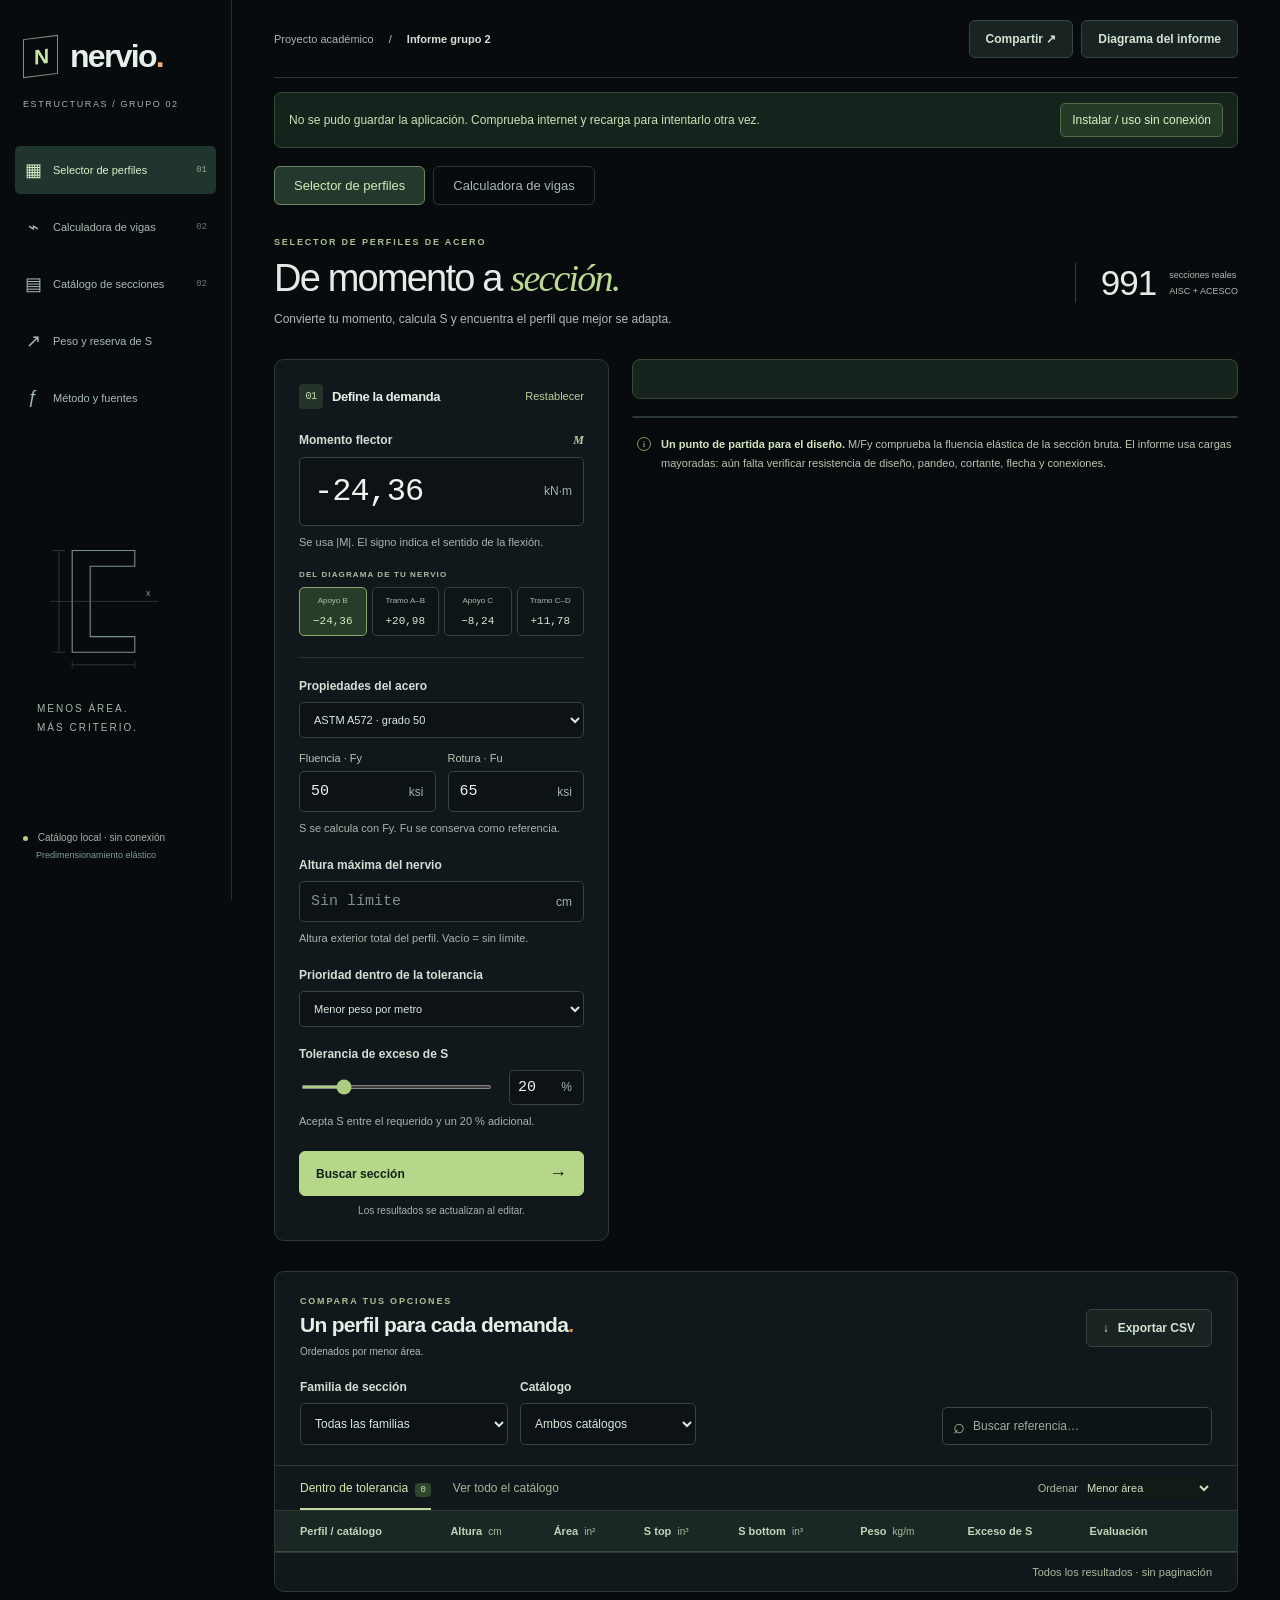
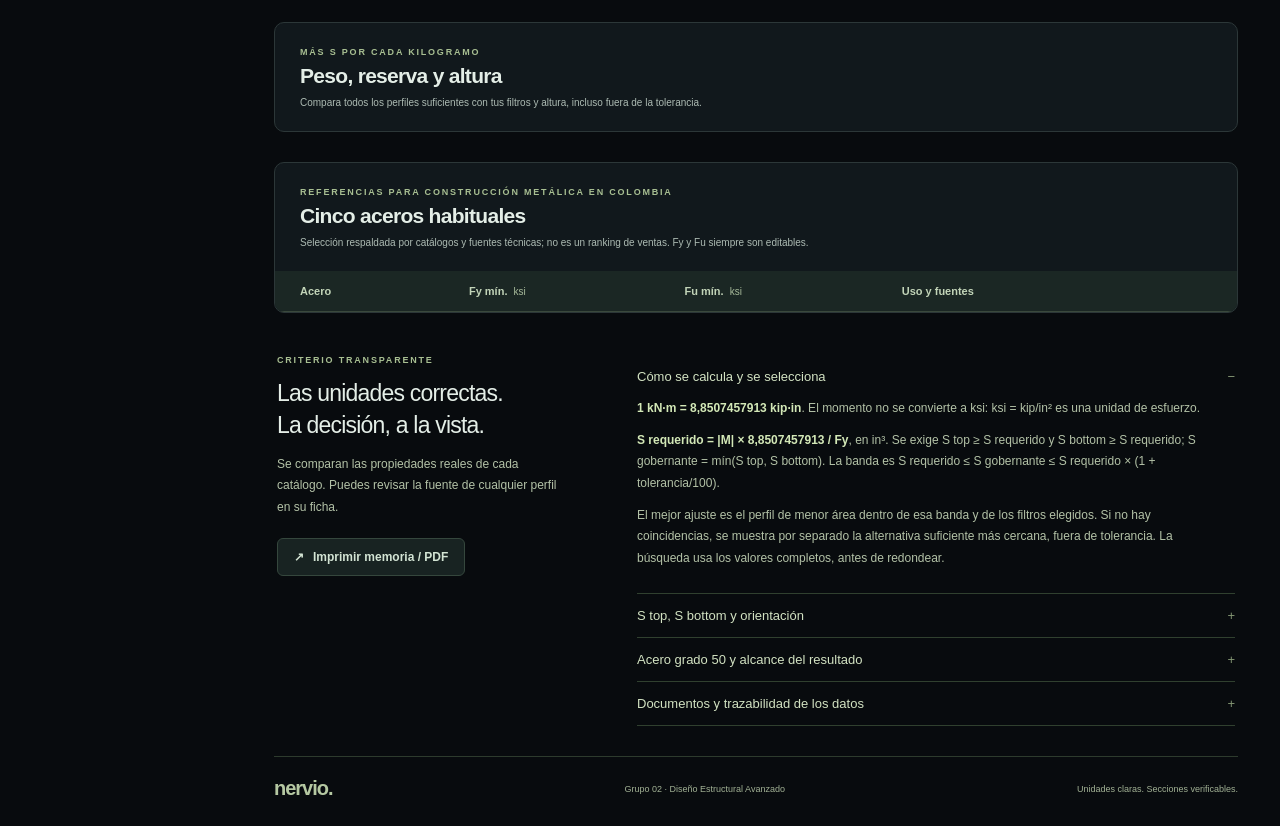
==== commit 7fe55355: "Enable installable offline app and GitHub Pages deployment" ====
--- a/index.html
+++ b/index.html
@@ -15,7 +15,7 @@
   <script src="data/catalog.js" defer></script>
   <script src="calculator.js" defer></script>
   <script src="app.js" defer></script>
-</head>
+<link rel="manifest" href="manifest.webmanifest"><link rel="apple-touch-icon" href="assets/apple-touch-icon.png"><link rel="stylesheet" href="pwa.css"><script src="pwa.js" defer></script></head>
 <body>
   <aside class="sidebar">
     <a class="brand" href="#inicio" aria-label="Nervio, inicio"><span class="brand-mark">N</span><span>nervio<span class="brand-dot">.</span></span></a>
--- a/pwa.css
+++ b/pwa.css
@@ -0,0 +1 @@
+.pwa-bar{display:flex;align-items:center;justify-content:space-between;gap:12px;background:#16221c;border:1px solid #354b35;border-radius:7px;padding:10px 14px;margin-top:14px;color:#cce1b7;font-size:12px}.pwa-bar>div{display:flex;gap:8px;flex-wrap:wrap}.pwa-bar button{border:1px solid #526945;background:#253a27;color:#e0efc7;border-radius:5px;padding:9px 11px;font-size:12px}.pwa-dialog{max-width:650px}.pwa-dialog ol{padding-left:23px;line-height:1.9;font-size:14px}.pwa-dialog li{margin:12px 0}.pwa-dialog p{font-size:12px;color:#b5c5ad}@media(max-width:620px){.pwa-bar{align-items:flex-start;flex-direction:column;font-size:12px}.pwa-bar button{min-height:42px}}@media print{.pwa-bar,.pwa-dialog{display:none!important}}
